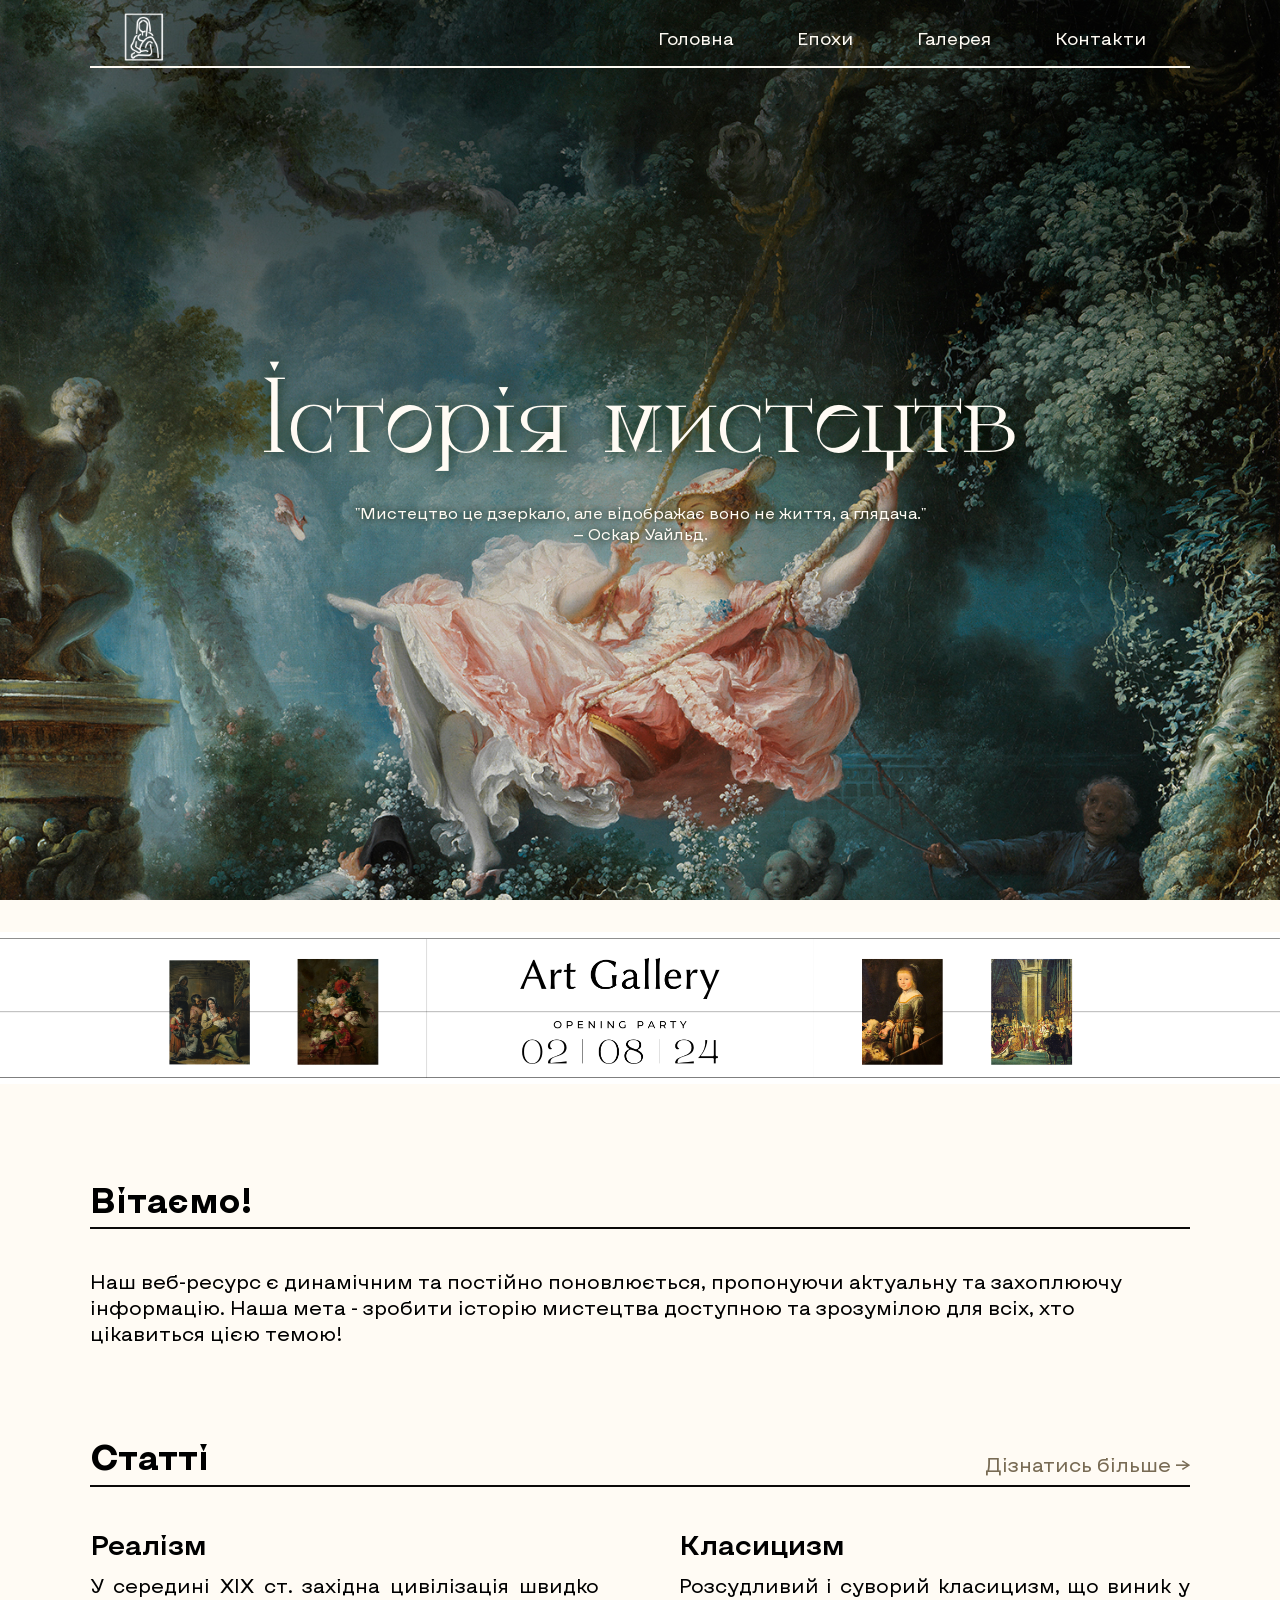
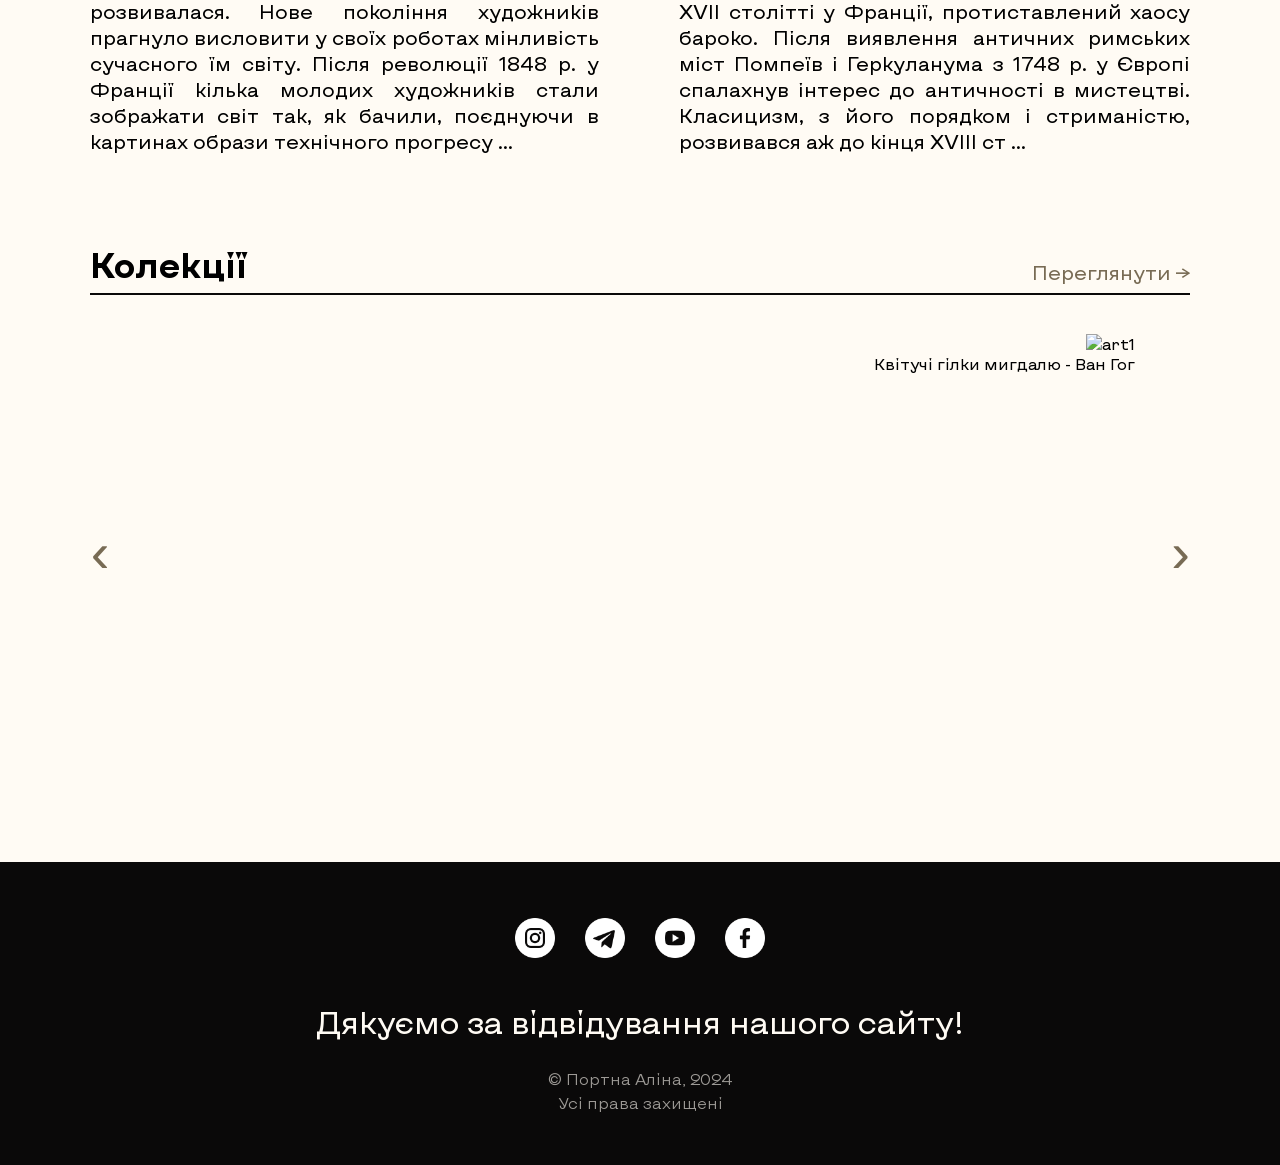
==== index.html @ 98a4204d "Add files via upload" ====
<!DOCTYPE html>
<html lang="uk">
  <head>
    <meta charset="UTF-8" />
    <meta name="viewport" content="width=device-width, initial-scale=1.0" />
    <title>Історія образотворчого мистецтва</title>
    <script defer src="./assets/js/index.js"></script>
    <link rel="icon"
      type="image/x-icon"
      href="./assets/icons/IMG_2886.PNG"
    />
    <link rel="stylesheet" href="./assets/css/reset.css" />
    <link rel="stylesheet" href="./assets/css/template.css" />
  </head>
  <body>
    <header class="page-header">
      <div class="content-wrapper">
        <nav>
          <ul
            class="nav-list"
            style="border-bottom: 2px solid var(--first-color)"
          >
            <li class="logo">
              <a class="nav-link" href="#">
                <img
                  class="logo-link"
                  src="./assets/icons/IMG_2886.PNG"
                  alt="logo"
                />
              </a>
            </li>
            <li class="nav-item" style="color: var(--first-color)">
              <a class="nav-link" href="#">Головна</a>
            </li>
            <li class="nav-item" style="color: var(--first-color)">
              <a class="nav-link" href="./pages/periods.html">Епохи</a>
            </li>
            <li class="nav-item" style="color: var(--first-color)">
              <a class="nav-link" href="./pages/gallery.html">Галерея</a>
            </li>
            <li class="nav-item" style="color: var(--first-color)">
              <a class="nav-link" href="./pages/contact_us.html">Контакти</a>
            </li>
          </ul>
        </nav>
      </div>
    </header>

    <main class="page-main">
      <section class="first-screen">
        <div class="content-wrapper">
          <h1>Історія мистецтв</h1>
          <blockquote>
            <p>
              "Мистецтво це дзеркало, але відображає воно не життя, а глядача."
            </p>
            <p>— Оскар Уайльд.</p>
          </blockquote>
        </div>
      </section>

      <div class="ad-banner">
        <a href="#"><img src="./assets/images/banner5.png" alt="" /></a>
      </div>

      <div class="content-wrapper">
        <section class="intro-section">
          <h3 class="intro-title">Вітаємо!</h3>
          <p class="intro-description">
            Наш веб-ресурс є динамічним та постійно поновлюється, пропонуючи
            актуальну та захоплюючу інформацію. Наша мета - зробити історію
            мистецтва доступною та зрозумілою для всіх, хто цікавиться цією
            темою!
          </p>
        </section>

        <section class="more-info">
          <h3 class="more-info-title">
            Статті
            <a class="more-info-link" href="./pages/periods.html"
              >Дізнатись більше &#8594;</a
            >
          </h3>
          <div class="more-info-article">
            <article class="article-item">
              <h5 class="article-title">Реалізм</h5>
              <p class="article-description">
                У середині XIX ст. західна цивілізація швидко розвивалася. Нове
                покоління художників прагнуло висловити у своїх роботах
                мінливість сучасного їм світу. Після революції 1848 р. у Франції
                кілька молодих художників стали зображати світ так, як бачили,
                поєднуючи в картинах образи технічного прогресу ...
              </p>
            </article>
            <article class="article-item">
              <h5 class="article-title">Класицизм</h5>
              <p class="article-description">
                Розсудливий і суворий класицизм, що виник у XVII столітті у
                Франції, протиставлений хаосу бароко. Після виявлення античних
                римських міст Помпеїв і Геркуланума з 1748 р. у Європі спалахнув
                інтерес до античності в мистецтві. Класицизм, з його порядком і
                стриманістю, розвивався аж до кінця XVIII ст ...
              </p>
            </article>
          </div>
        </section>

        <section class="more-info">
          <h3 class="more-info-title">
            Колекції
            <a class="more-info-link" href="./pages/gallery.html"
              >Переглянути &#8594;</a
            >
          </h3>
          <div class="sliderWrapper">
            <img class="mainImg" src="" alt="" />
            <p class="imgDescription"></p>
            <button class="navBtn prevBtn">&#8249;</button>
            <button class="navBtn nextBtn">&#8250;</button>
          </div>
        </section>
      </div>
    </main>

    <footer class="page-footer">
      <section class="content-wrapper footer-wrapper">
        <div class="footer-social">
          <a href="#"
            ><img
              class="contacts-icon"
              src="./assets/icons/instagram.png"
              alt="Instagram"
          /></a>
          <a href="#"
            ><img
              class="contacts-icon"
              src="./assets/icons/telegram.png"
              alt="Telegarm"
          /></a>
          <a href="#"
            ><img
              class="contacts-icon"
              src="./assets/icons/youtube.png"
              alt="YouTube"
          /></a>
          <a href="#"
            ><img
              class="contacts-icon"
              src="./assets/icons/facebook.png"
              alt="Facebook"
          /></a>
        </div>
        <h4>Дякуємо за відвідування нашого сайту!</h4>
        <p class="footer-credit">&#169; Портна Аліна, 2024</p>
        <p class="footer-credit">Усі права захищені</p>
      </section>
    </footer>
  </body>
</html>
---- assets/css/template.css ----
@import url("header.css");
@import url("footer.css");
@import url("style.css");
@import url("responsive.css");
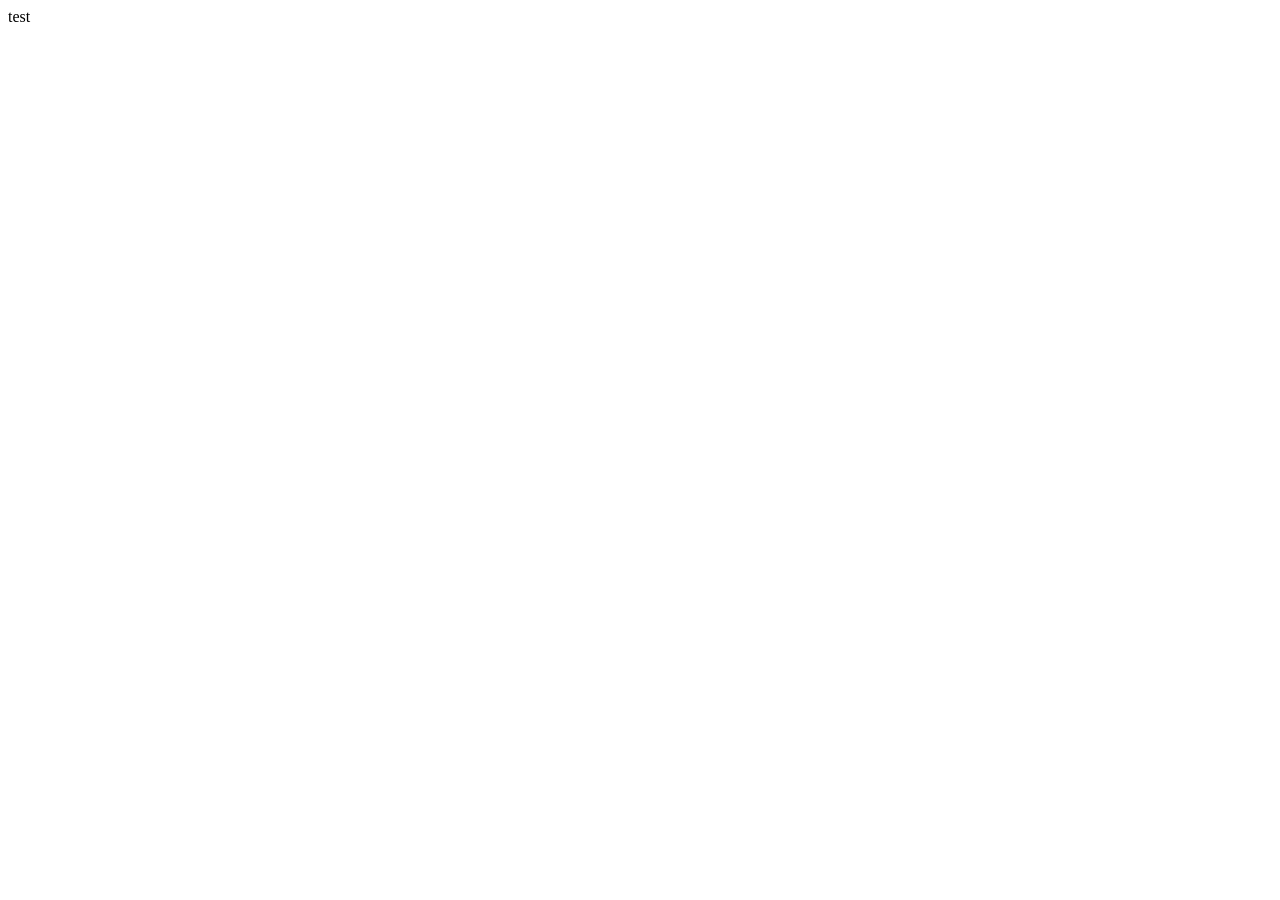
==== commit 280951d0: "Add files via upload" ====
--- a/index.html
+++ b/index.html
@@ -1,159 +1,20 @@
 <!DOCTYPE html>
-<html lang="uk">
-  <head>
-    <meta charset="UTF-8" />
-    <meta name="viewport" content="width=device-width, initial-scale=1.0" />
-    <title>Історія образотворчого мистецтва</title>
-    <script defer src="./assets/js/index.js"></script>
-    <link rel="icon"
-      type="image/x-icon"
-      href="./assets/icons/IMG_2886.PNG"
-    />
-    <link rel="stylesheet" href="./assets/css/reset.css" />
-    <link rel="stylesheet" href="./assets/css/template.css" />
-  </head>
-  <body>
-    <header class="page-header">
-      <div class="content-wrapper">
-        <nav>
-          <ul
-            class="nav-list"
-            style="border-bottom: 2px solid var(--first-color)"
-          >
-            <li class="logo">
-              <a class="nav-link" href="#">
-                <img
-                  class="logo-link"
-                  src="./assets/icons/IMG_2886.PNG"
-                  alt="logo"
-                />
-              </a>
-            </li>
-            <li class="nav-item" style="color: var(--first-color)">
-              <a class="nav-link" href="#">Головна</a>
-            </li>
-            <li class="nav-item" style="color: var(--first-color)">
-              <a class="nav-link" href="./pages/periods.html">Епохи</a>
-            </li>
-            <li class="nav-item" style="color: var(--first-color)">
-              <a class="nav-link" href="./pages/gallery.html">Галерея</a>
-            </li>
-            <li class="nav-item" style="color: var(--first-color)">
-              <a class="nav-link" href="./pages/contact_us.html">Контакти</a>
-            </li>
-          </ul>
-        </nav>
-      </div>
-    </header>
+<html lang="en">
+<head>
+    <meta charset="UTF-8">
+    <meta name="viewport" content="width=320, initial-scale=1">
+    <link rel="stylesheet" href="./css/template.css">
+    <link rel="stylesheet" href="./css/font-awesome5.css">
 
-    <main class="page-main">
-      <section class="first-screen">
-        <div class="content-wrapper">
-          <h1>Історія мистецтв</h1>
-          <blockquote>
-            <p>
-              "Мистецтво це дзеркало, але відображає воно не життя, а глядача."
-            </p>
-            <p>— Оскар Уайльд.</p>
-          </blockquote>
-        </div>
-      </section>
-
-      <div class="ad-banner">
-        <a href="#"><img src="./assets/images/banner5.png" alt="" /></a>
-      </div>
-
-      <div class="content-wrapper">
-        <section class="intro-section">
-          <h3 class="intro-title">Вітаємо!</h3>
-          <p class="intro-description">
-            Наш веб-ресурс є динамічним та постійно поновлюється, пропонуючи
-            актуальну та захоплюючу інформацію. Наша мета - зробити історію
-            мистецтва доступною та зрозумілою для всіх, хто цікавиться цією
-            темою!
-          </p>
-        </section>
-
-        <section class="more-info">
-          <h3 class="more-info-title">
-            Статті
-            <a class="more-info-link" href="./pages/periods.html"
-              >Дізнатись більше &#8594;</a
-            >
-          </h3>
-          <div class="more-info-article">
-            <article class="article-item">
-              <h5 class="article-title">Реалізм</h5>
-              <p class="article-description">
-                У середині XIX ст. західна цивілізація швидко розвивалася. Нове
-                покоління художників прагнуло висловити у своїх роботах
-                мінливість сучасного їм світу. Після революції 1848 р. у Франції
-                кілька молодих художників стали зображати світ так, як бачили,
-                поєднуючи в картинах образи технічного прогресу ...
-              </p>
-            </article>
-            <article class="article-item">
-              <h5 class="article-title">Класицизм</h5>
-              <p class="article-description">
-                Розсудливий і суворий класицизм, що виник у XVII столітті у
-                Франції, протиставлений хаосу бароко. Після виявлення античних
-                римських міст Помпеїв і Геркуланума з 1748 р. у Європі спалахнув
-                інтерес до античності в мистецтві. Класицизм, з його порядком і
-                стриманістю, розвивався аж до кінця XVIII ст ...
-              </p>
-            </article>
-          </div>
-        </section>
-
-        <section class="more-info">
-          <h3 class="more-info-title">
-            Колекції
-            <a class="more-info-link" href="./pages/gallery.html"
-              >Переглянути &#8594;</a
-            >
-          </h3>
-          <div class="sliderWrapper">
-            <img class="mainImg" src="" alt="" />
-            <p class="imgDescription"></p>
-            <button class="navBtn prevBtn">&#8249;</button>
-            <button class="navBtn nextBtn">&#8250;</button>
-          </div>
-        </section>
-      </div>
-    </main>
-
-    <footer class="page-footer">
-      <section class="content-wrapper footer-wrapper">
-        <div class="footer-social">
-          <a href="#"
-            ><img
-              class="contacts-icon"
-              src="./assets/icons/instagram.png"
-              alt="Instagram"
-          /></a>
-          <a href="#"
-            ><img
-              class="contacts-icon"
-              src="./assets/icons/telegram.png"
-              alt="Telegarm"
-          /></a>
-          <a href="#"
-            ><img
-              class="contacts-icon"
-              src="./assets/icons/youtube.png"
-              alt="YouTube"
-          /></a>
-          <a href="#"
-            ><img
-              class="contacts-icon"
-              src="./assets/icons/facebook.png"
-              alt="Facebook"
-          /></a>
-        </div>
-        <h4>Дякуємо за відвідування нашого сайту!</h4>
-        <p class="footer-credit">&#169; Портна Аліна, 2024</p>
-        <p class="footer-credit">Усі права захищені</p>
-      </section>
-    </footer>
-  </body>
-</html>
+    <script src="./js/libs/vue.global.prod.js"></script>
+    <script src="./js/libs/vue-router.global.js"></script>
+    <script src="./js/libs/axios.min.js"></script>
+    <script src="./js/libs/chart.js"></script>
+    <script src="./js/app/app.js" type="module"></script>
+</head>
+<body>
+    <content id="content">
+        <router-view></router-view>
+    </content>
+</body>
+</html>
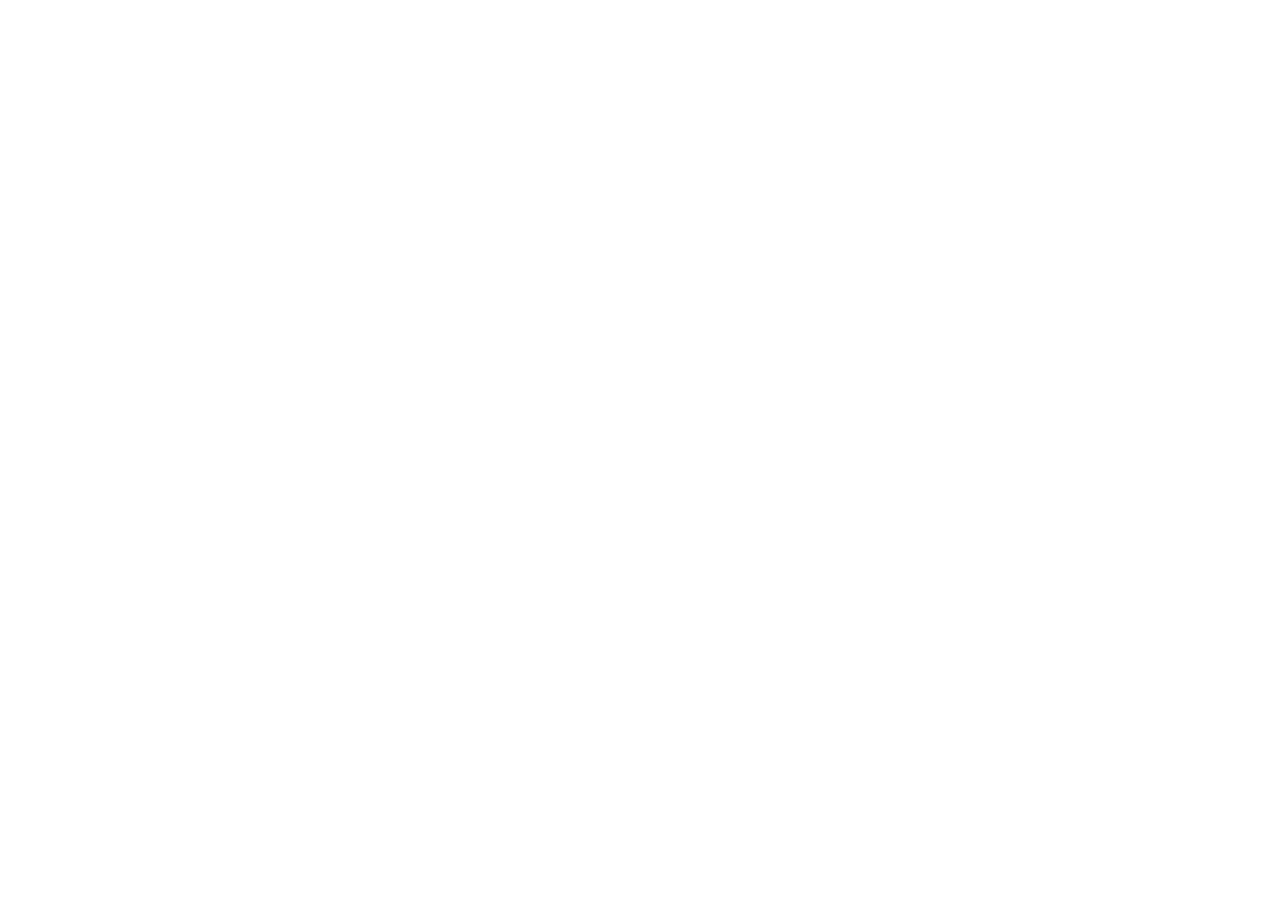
==== commit b0d96dec: "Update index.html" ====
--- a/index.html
+++ b/index.html
@@ -3,9 +3,10 @@
 <head>
     <meta charset="UTF-8">
     <meta name="viewport" content="width=320, initial-scale=1">
+    <link rel="icon" href="./favicon.ico">
+
     <link rel="stylesheet" href="./css/template.css">
     <link rel="stylesheet" href="./css/font-awesome5.css">
-
     <script src="./js/libs/vue.global.prod.js"></script>
     <script src="./js/libs/vue-router.global.js"></script>
     <script src="./js/libs/axios.min.js"></script>
@@ -17,4 +18,4 @@
         <router-view></router-view>
     </content>
 </body>
-</html>+</html>
